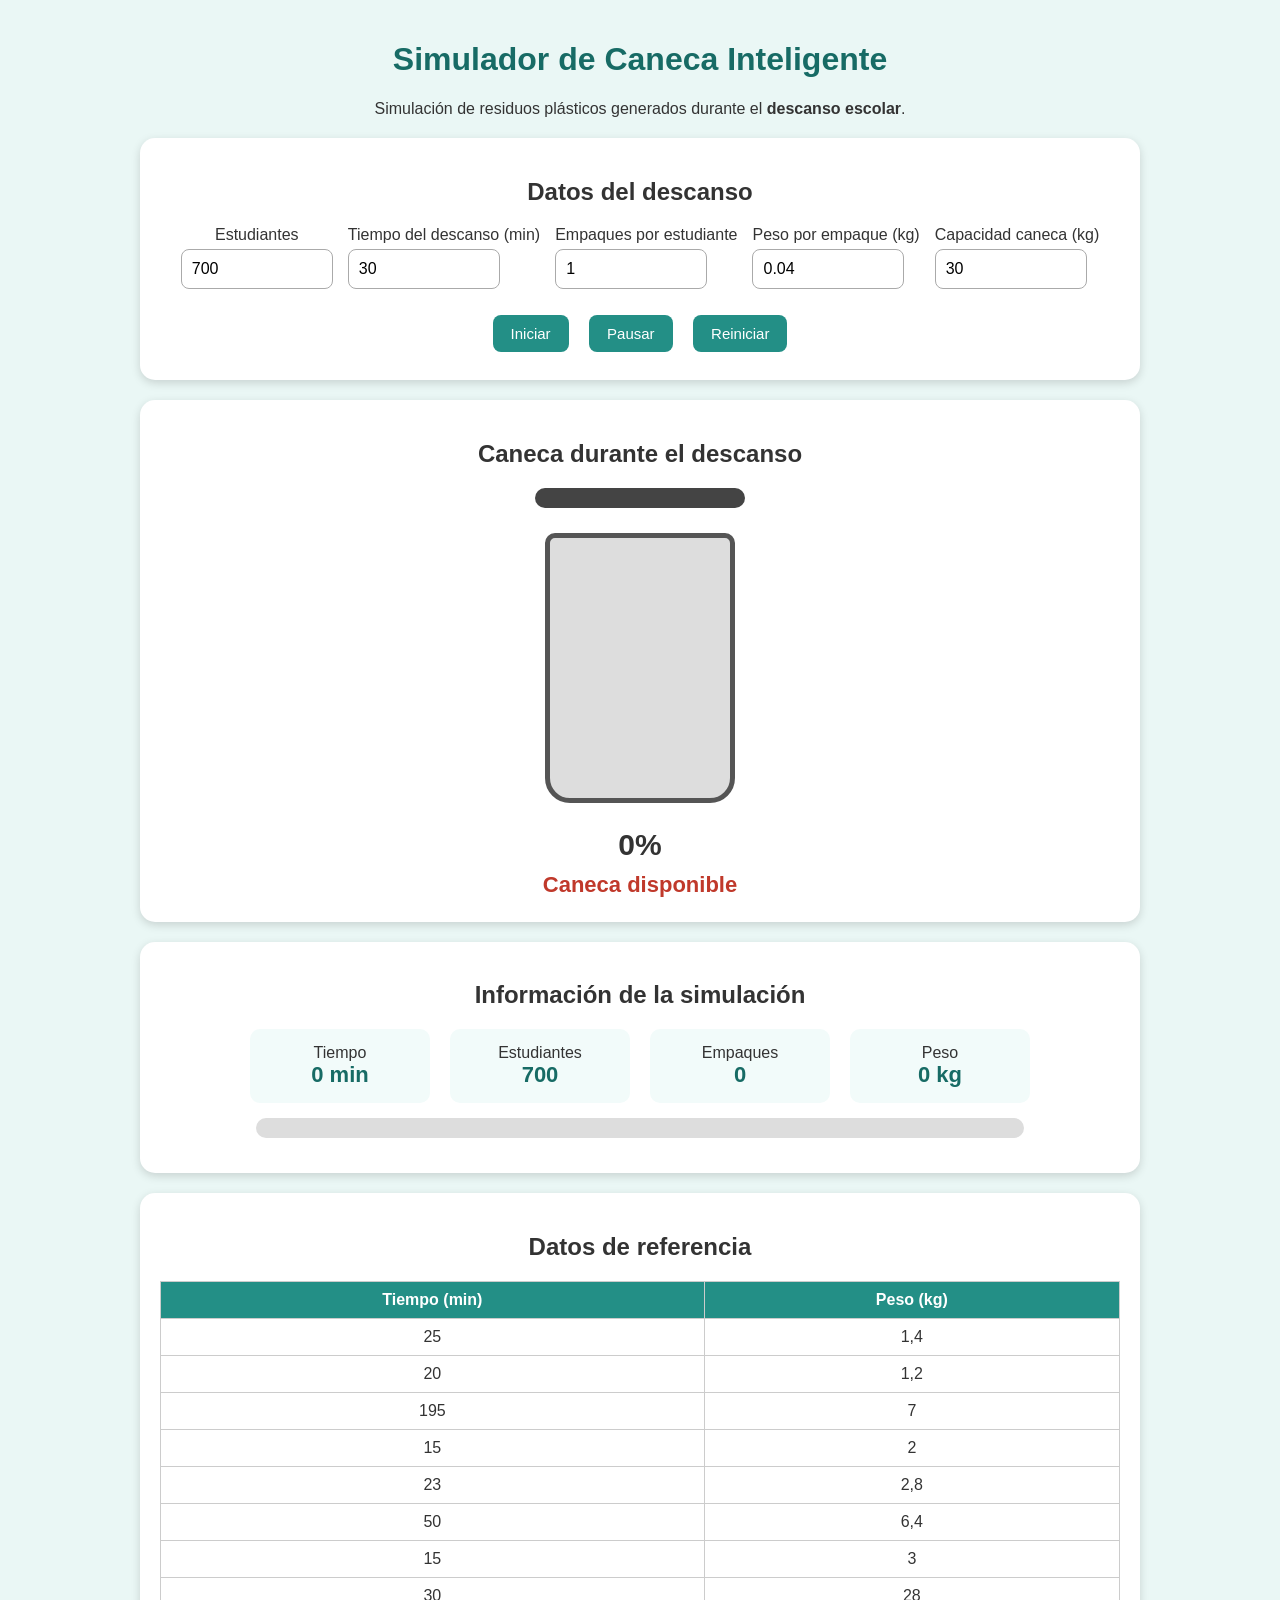
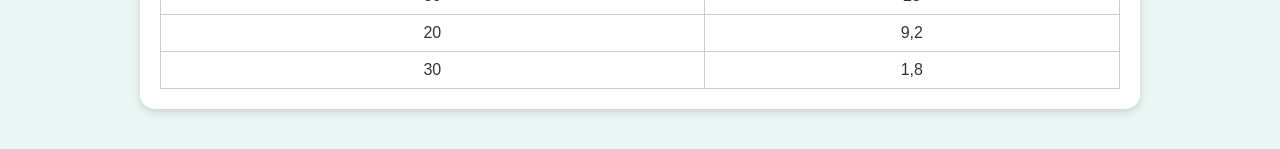
==== index.html @ 21ab6bcb "Add files via upload" ====
<!DOCTYPE html>
<html lang="es">
<head>
    <meta charset="UTF-8">
    <meta name="viewport" content="width=device-width, initial-scale=1.0">
    <title>Simulador de Caneca Inteligente</title>
    <link rel="stylesheet" href="lo.css">
</head>

<body>

<div class="contenedor">

    <h1> Simulador de Caneca Inteligente</h1>

    <p>
        Simulación de residuos plásticos generados durante el
        <strong>descanso escolar</strong>.
    </p>

    <div class="panel">

        <h2>Datos del descanso</h2>

        <div class="datos">

            <div class="dato">
                <label>Estudiantes</label>
                <input type="number" id="estudiantes" value="700" min="1">
            </div>

            <div class="dato">
                <label>Tiempo del descanso (min)</label>
                <input type="number" id="tiempo" value="30" min="1">
            </div>

            <div class="dato">
                <label>Empaques por estudiante</label>
                <input type="number" id="empaques" value="1" min="0" step="0.1">
            </div>

            <div class="dato">
                <label>Peso por empaque (kg)</label>
                <input type="number" id="pesoEmpaque" value="0.04" min="0.001" step="0.01">
            </div>

            <div class="dato">
                <label>Capacidad caneca (kg)</label>
                <input type="number" id="capacidad" value="30" min="1">
            </div>

        </div>

        <br>

        <button onclick="iniciar()"> Iniciar</button>
        <button onclick="pausar()"> Pausar</button>
        <button onclick="reiniciar()"> Reiniciar</button>

    </div>


    <div class="panel">

        <h2>Caneca durante el descanso</h2>

        <div class="tapa"></div>

        <div class="caneca">
            <div class="basura" id="basura"></div>
        </div>

        <div class="porcentaje" id="porcentaje">
            0%
        </div>

        <div id="mensaje">
            Caneca disponible
        </div>

    </div>


    <div class="panel">

        <h2>Información de la simulación</h2>

        <div class="estadisticas">

            <div class="tarjeta">
                Tiempo
                <strong id="tiempoActual">0 min</strong>
            </div>

            <div class="tarjeta">
                Estudiantes
                <strong id="mostrarEstudiantes">700</strong>
            </div>

            <div class="tarjeta">
                Empaques
                <strong id="totalEmpaques">0</strong>
            </div>

            <div class="tarjeta">
                Peso
                <strong id="pesoActual">0 kg</strong>
            </div>

        </div>

        <div class="barra-tiempo">
            <div id="progreso"></div>
        </div>

    </div>


    <div class="panel">

        <h2>Datos de referencia</h2>

        <table>

            <tr>
                <th>Tiempo (min)</th>
                <th>Peso (kg)</th>
            </tr>

            <tr>
                <td>25</td>
                <td>1,4</td>
            </tr>

            <tr>
                <td>20</td>
                <td>1,2</td>
            </tr>

            <tr>
                <td>195</td>
                <td>7</td>
            </tr>

            <tr>
                <td>15</td>
                <td>2</td>
            </tr>

            <tr>
                <td>23</td>
                <td>2,8</td>
            </tr>

            <tr>
                <td>50</td>
                <td>6,4</td>
            </tr>

            <tr>
                <td>15</td>
                <td>3</td>
            </tr>

            <tr>
                <td>30</td>
                <td>28</td>
            </tr>

            <tr>
                <td>20</td>
                <td>9,2</td>
            </tr>

            <tr>
                <td>30</td>
                <td>1,8</td>
            </tr>

        </table>

    </div>

</div>

<script src="lo.js"></script>

</body>
</html>
---- lo.css ----
body {
    font-family: Arial, sans-serif;
    background-color: #eaf7f5;
    margin: 0;
    padding: 20px;
    text-align: center;
    color: #333;
}

h1 {
    color: #176b65;
}

.contenedor {
    max-width: 1000px;
    margin: auto;
}

.panel {
    background-color: white;
    padding: 20px;
    margin: 20px 0;
    border-radius: 15px;
    box-shadow: 0 3px 10px rgba(0,0,0,0.15);
}

.datos {
    display: flex;
    justify-content: center;
    gap: 15px;
    flex-wrap: wrap;
}

.dato {
    display: flex;
    flex-direction: column;
    gap: 5px;
}

input {
    padding: 10px;
    width: 130px;
    border: 1px solid #aaa;
    border-radius: 8px;
    font-size: 16px;
}

button {
    padding: 10px 18px;
    margin: 8px;
    border: none;
    border-radius: 8px;
    background-color: #238f86;
    color: white;
    cursor: pointer;
    font-size: 15px;
}

button:hover {
    background-color: #176b65;
}

.caneca {
    width: 180px;
    height: 260px;
    margin: 25px auto;
    border: 5px solid #555;
    border-radius: 10px 10px 25px 25px;
    position: relative;
    overflow: hidden;
    background-color: #ddd;
}

.basura {
    position: absolute;
    bottom: 0;
    width: 100%;
    height: 0%;
    background-color: #76b852;
    transition: height 0.5s;
}

.tapa {
    width: 210px;
    height: 20px;
    background-color: #444;
    margin: auto;
    border-radius: 10px;
}

.porcentaje {
    font-size: 30px;
    font-weight: bold;
    margin: 10px;
}

.estadisticas {
    display: flex;
    justify-content: center;
    gap: 20px;
    flex-wrap: wrap;
}

.tarjeta {
    background-color: #f2fbfa;
    padding: 15px;
    border-radius: 10px;
    min-width: 150px;
}

.tarjeta strong {
    display: block;
    font-size: 22px;
    color: #176b65;
}

table {
    width: 100%;
    border-collapse: collapse;
    margin-top: 15px;
}

th, td {
    border: 1px solid #ccc;
    padding: 9px;
}

th {
    background-color: #238f86;
    color: white;
}

#mensaje {
    font-size: 22px;
    font-weight: bold;
    color: #c0392b;
    min-height: 30px;
}

.barra-tiempo {
    width: 80%;
    height: 20px;
    background-color: #ddd;
    margin: 15px auto;
    border-radius: 10px;
    overflow: hidden;
}

#progreso {
    width: 0%;
    height: 100%;
    background-color: #238f86;
    transition: width 0.3s;
}
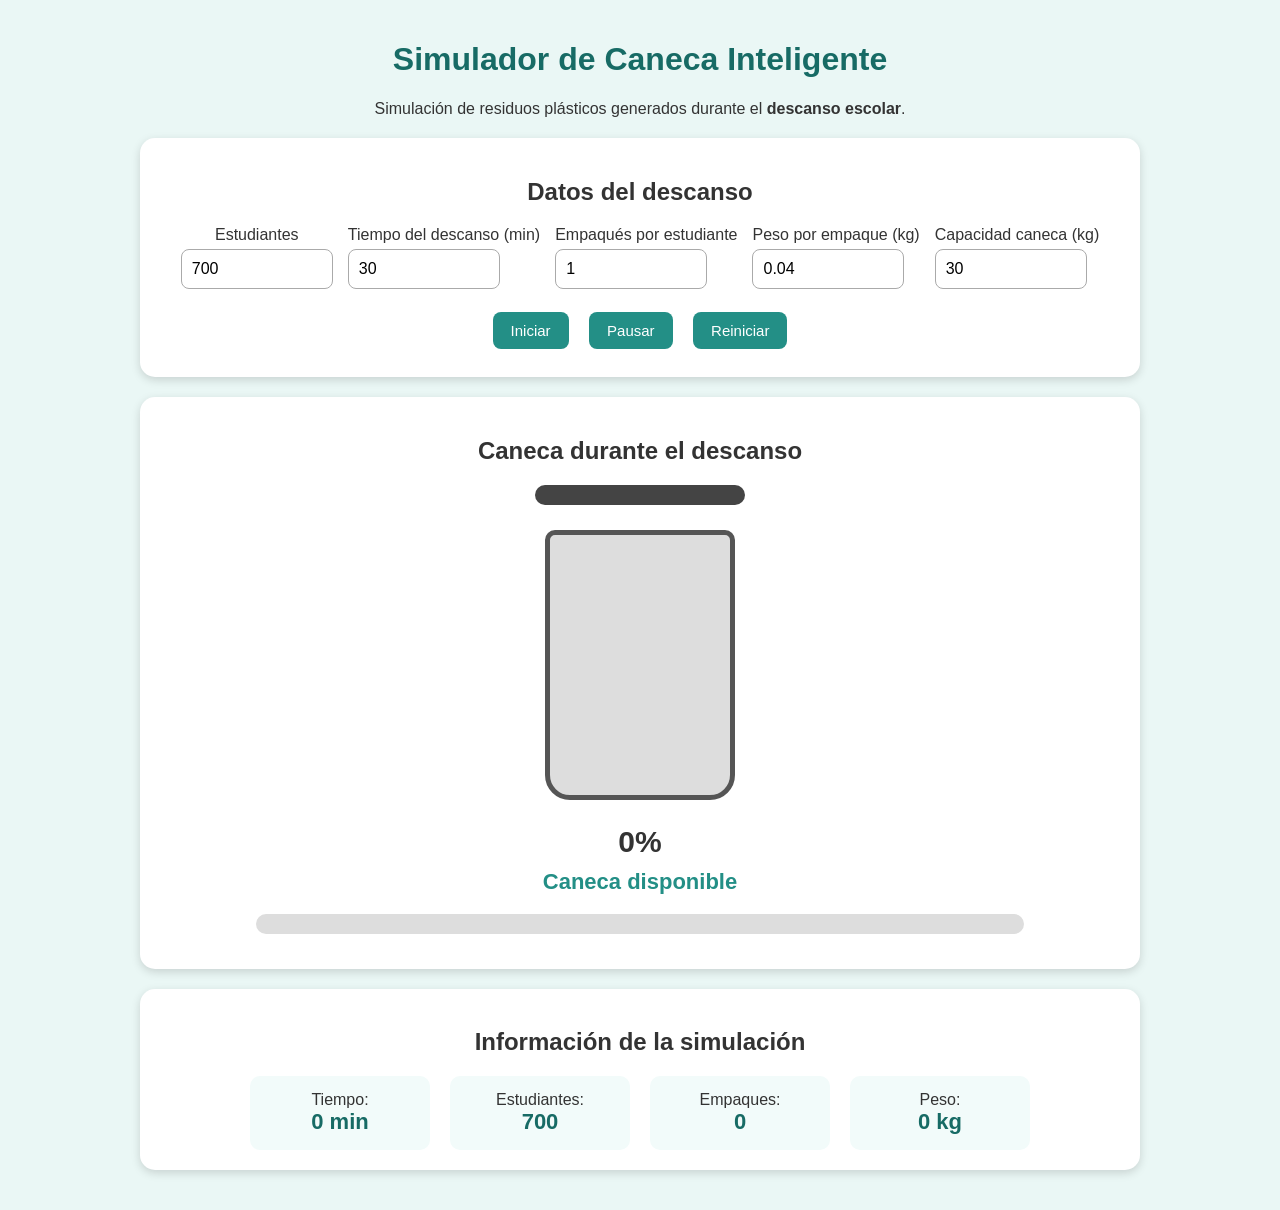
==== commit 0e1eecf5: "Add files via upload" ====
--- a/index.html
+++ b/index.html
@@ -6,184 +6,72 @@
     <title>Simulador de Caneca Inteligente</title>
     <link rel="stylesheet" href="lo.css">
 </head>
-
 <body>
 
-<div class="contenedor">
+    <div class="contenedor">
+        <h1>Simulador de Caneca Inteligente</h1>
+        <p>Simulación de residuos plásticos generados durante el <strong>descanso escolar</strong>.</p>
 
-    <h1> Simulador de Caneca Inteligente</h1>
-
-    <p>
-        Simulación de residuos plásticos generados durante el
-        <strong>descanso escolar</strong>.
-    </p>
-
-    <div class="panel">
-
-        <h2>Datos del descanso</h2>
-
-        <div class="datos">
-
-            <div class="dato">
-                <label>Estudiantes</label>
-                <input type="number" id="estudiantes" value="700" min="1">
+        <!-- Panel de Ajuste de Parámetros -->
+        <div class="panel">
+            <h2>Datos del descanso</h2>
+            <div class="datos">
+                <div class="dato">
+                    <label for="estudiantes">Estudiantes</label>
+                    <input type="number" id="estudiantes" value="700">
+                </div>
+                <div class="dato">
+                    <label for="tiempo">Tiempo del descanso (min)</label>
+                    <input type="number" id="tiempo" value="30">
+                </div>
+                <div class="dato">
+                    <label for="empaques">Empaqués por estudiante</label>
+                    <input type="number" id="empaques" value="1">
+                </div>
+                <div class="dato">
+                    <label for="pesoEmpaque">Peso por empaque (kg)</label>
+                    <input type="number" id="pesoEmpaque" value="0.04" step="0.01">
+                </div>
+                <div class="dato">
+                    <label for="capacidad">Capacidad caneca (kg)</label>
+                    <input type="number" id="capacidad" value="30">
+                </div>
             </div>
-
-            <div class="dato">
-                <label>Tiempo del descanso (min)</label>
-                <input type="number" id="tiempo" value="30" min="1">
+            
+            <div class="botones">
+                <button onclick="iniciar()">Iniciar</button>
+                <button onclick="pausar()">Pausar</button>
+                <button onclick="reiniciar()">Reiniciar</button>
             </div>
-
-            <div class="dato">
-                <label>Empaques por estudiante</label>
-                <input type="number" id="empaques" value="1" min="0" step="0.1">
-            </div>
-
-            <div class="dato">
-                <label>Peso por empaque (kg)</label>
-                <input type="number" id="pesoEmpaque" value="0.04" min="0.001" step="0.01">
-            </div>
-
-            <div class="dato">
-                <label>Capacidad caneca (kg)</label>
-                <input type="number" id="capacidad" value="30" min="1">
-            </div>
-
         </div>
 
-        <br>
+        <!-- Panel Visual de la Caneca -->
+        <div class="panel">
+            <h2>Caneca durante el descanso</h2>
+            <div class="tapa"></div>
+            <div class="caneca">
+                <div id="basura" class="basura"></div>
+            </div>
+            <div id="porcentaje" class="porcentaje">0%</div>
+            <div id="mensaje">Caneca disponible</div>
+            <div class="barra-tiempo">
+                <div id="progreso"></div>
+            </div>
+        </div>
 
-        <button onclick="iniciar()"> Iniciar</button>
-        <button onclick="pausar()"> Pausar</button>
-        <button onclick="reiniciar()"> Reiniciar</button>
-
+        <!-- Panel de Reporte en Tiempo Real -->
+        <div class="panel">
+            <h2>Información de la simulación</h2>
+            <div class="estadisticas">
+                <div class="tarjeta">Tiempo: <strong id="tiempoActual">0 min</strong></div>
+                <div class="tarjeta">Estudiantes: <strong id="mostrarEstudiantes">700</strong></div>
+                <div class="tarjeta">Empaques: <strong id="totalEmpaques">0</strong></div>
+                <div class="tarjeta">Peso: <strong id="pesoActual">0 kg</strong></div>
+            </div>
+        </div>
     </div>
 
-
-    <div class="panel">
-
-        <h2>Caneca durante el descanso</h2>
-
-        <div class="tapa"></div>
-
-        <div class="caneca">
-            <div class="basura" id="basura"></div>
-        </div>
-
-        <div class="porcentaje" id="porcentaje">
-            0%
-        </div>
-
-        <div id="mensaje">
-            Caneca disponible
-        </div>
-
-    </div>
-
-
-    <div class="panel">
-
-        <h2>Información de la simulación</h2>
-
-        <div class="estadisticas">
-
-            <div class="tarjeta">
-                Tiempo
-                <strong id="tiempoActual">0 min</strong>
-            </div>
-
-            <div class="tarjeta">
-                Estudiantes
-                <strong id="mostrarEstudiantes">700</strong>
-            </div>
-
-            <div class="tarjeta">
-                Empaques
-                <strong id="totalEmpaques">0</strong>
-            </div>
-
-            <div class="tarjeta">
-                Peso
-                <strong id="pesoActual">0 kg</strong>
-            </div>
-
-        </div>
-
-        <div class="barra-tiempo">
-            <div id="progreso"></div>
-        </div>
-
-    </div>
-
-
-    <div class="panel">
-
-        <h2>Datos de referencia</h2>
-
-        <table>
-
-            <tr>
-                <th>Tiempo (min)</th>
-                <th>Peso (kg)</th>
-            </tr>
-
-            <tr>
-                <td>25</td>
-                <td>1,4</td>
-            </tr>
-
-            <tr>
-                <td>20</td>
-                <td>1,2</td>
-            </tr>
-
-            <tr>
-                <td>195</td>
-                <td>7</td>
-            </tr>
-
-            <tr>
-                <td>15</td>
-                <td>2</td>
-            </tr>
-
-            <tr>
-                <td>23</td>
-                <td>2,8</td>
-            </tr>
-
-            <tr>
-                <td>50</td>
-                <td>6,4</td>
-            </tr>
-
-            <tr>
-                <td>15</td>
-                <td>3</td>
-            </tr>
-
-            <tr>
-                <td>30</td>
-                <td>28</td>
-            </tr>
-
-            <tr>
-                <td>20</td>
-                <td>9,2</td>
-            </tr>
-
-            <tr>
-                <td>30</td>
-                <td>1,8</td>
-            </tr>
-
-        </table>
-
-    </div>
-
-</div>
-
-<script src="lo.js"></script>
-
+    <!-- Vinculación del comportamiento -->
+    <script src="lo.js"></script>
 </body>
-</html>+</html>
--- a/lo.css
+++ b/lo.css
@@ -29,6 +29,7 @@
     justify-content: center;
     gap: 15px;
     flex-wrap: wrap;
+    margin-bottom: 15px;
 }
 
 .dato {
@@ -114,26 +115,10 @@
     color: #176b65;
 }
 
-table {
-    width: 100%;
-    border-collapse: collapse;
-    margin-top: 15px;
-}
-
-th, td {
-    border: 1px solid #ccc;
-    padding: 9px;
-}
-
-th {
-    background-color: #238f86;
-    color: white;
-}
-
 #mensaje {
     font-size: 22px;
     font-weight: bold;
-    color: #c0392b;
+    color: #238f86;
     min-height: 30px;
 }
 
@@ -151,4 +136,4 @@
     height: 100%;
     background-color: #238f86;
     transition: width 0.3s;
-}+}
